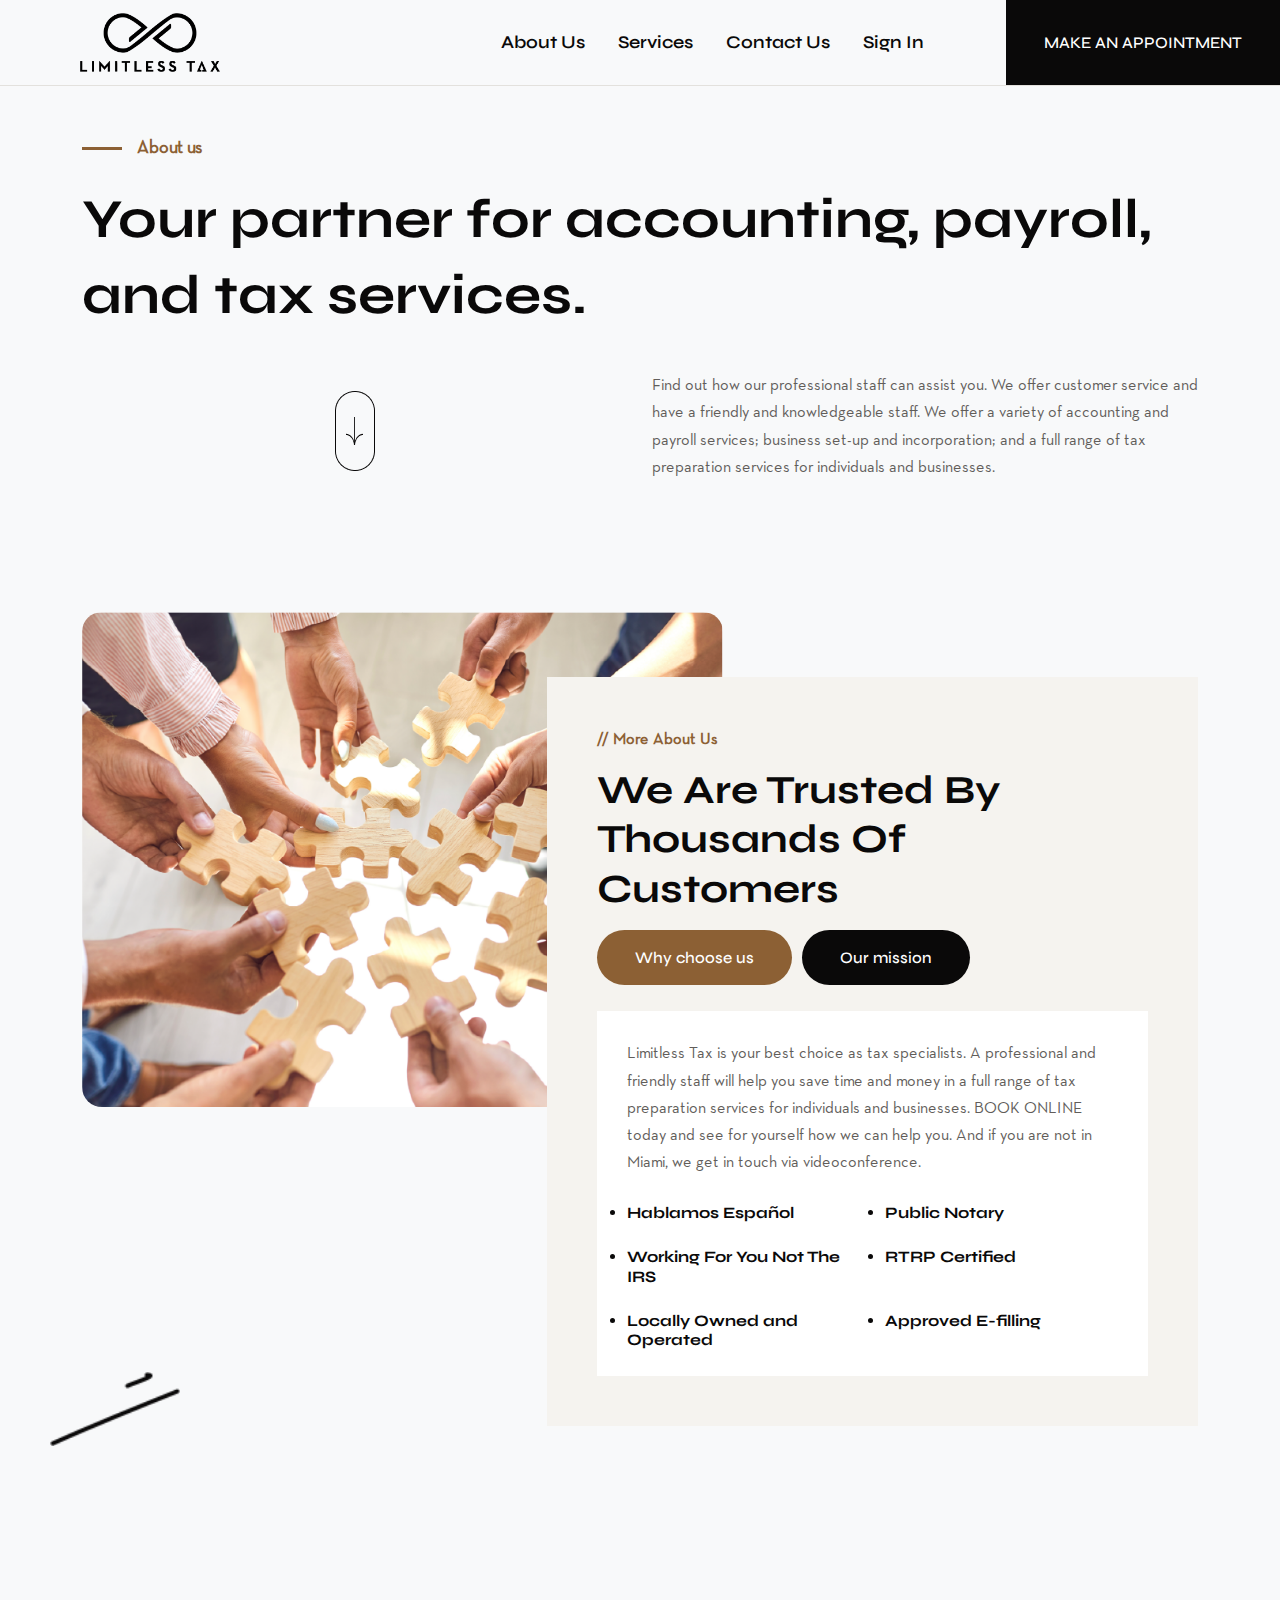
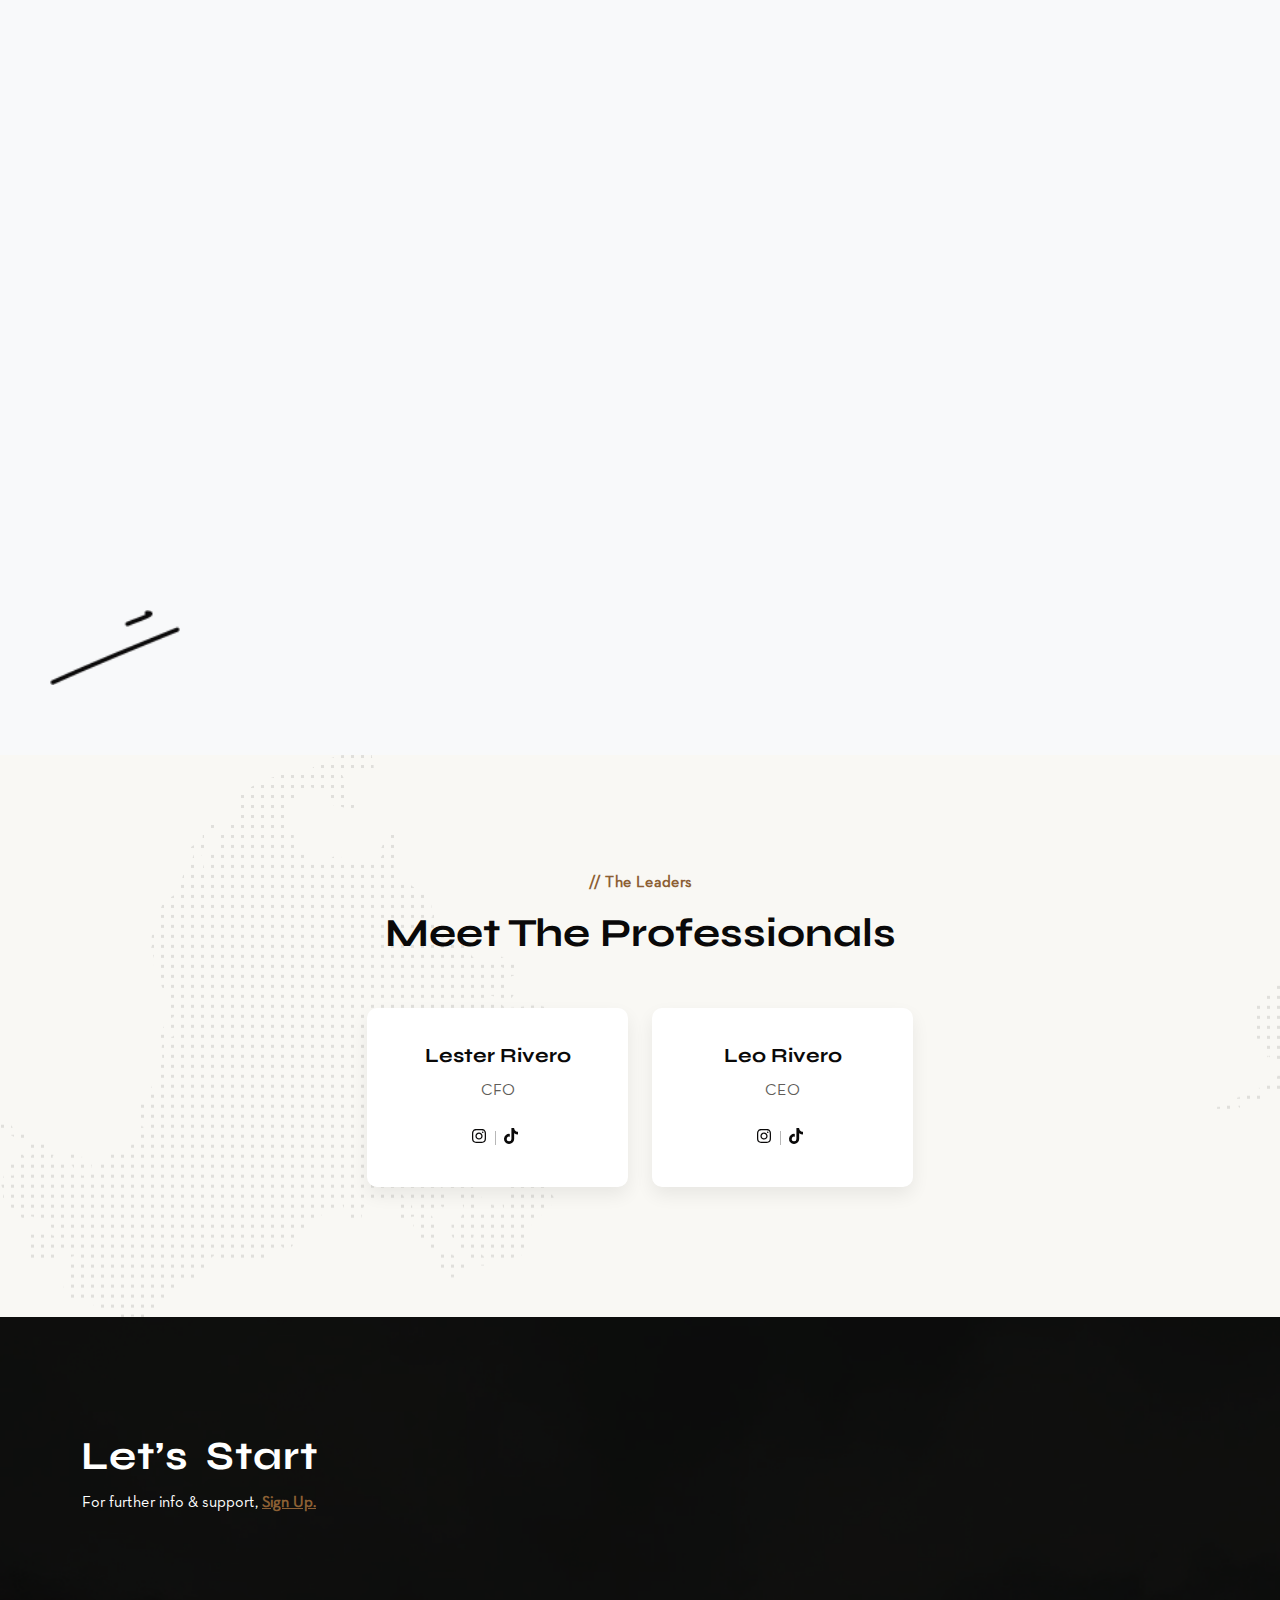
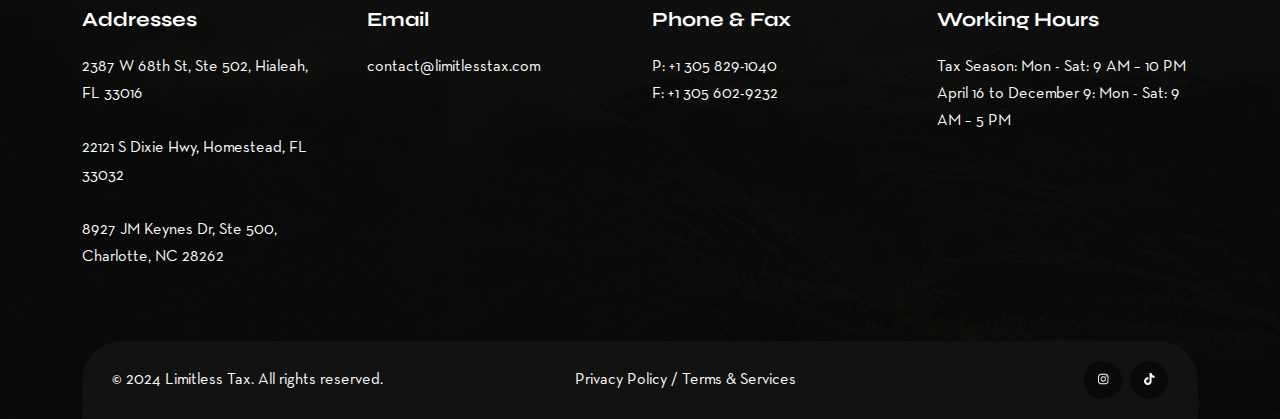
==== about.html @ f1dcc526 "Copia de archivos del repositorio original al nuevo" ====
<!DOCTYPE html>
<html lang="zxx">
<head>
    <meta charset="UTF-8">
    <meta name="viewport" content="width=device-width, initial-scale=1.0">
    <meta http-equiv="X-UA-Compatible" content="IE=edge">
    <title>Limitless Tax - About Us</title>
    <link rel="icon" href="assets/img/favicon.png" sizes="20x20" type="image/png">

    <!-- Stylesheets CSS -->
    <link rel="stylesheet" href="assets/css/bootstrap.min.css">
    <link rel="stylesheet" href="assets/css/animate.min.css">
    <link rel="stylesheet" href="assets/css/fontawesome.min.css">
    <link rel="stylesheet" href="assets/css/magnific.min.css">
    <link rel="stylesheet" href="assets/css/slick.min.css">
    <link rel="stylesheet" href="assets/css/style.css">
    <link rel="stylesheet" href="assets/css/responsive.css">

</head>

<body class="bg-light">

    <!-- Google Tag Manager -->
    <script async src="https://www.googletagmanager.com/gtag/js?id=G-6F8ZD1R8CJ"></script>
    <script>
        window.dataLayer = window.dataLayer || [];
        function gtag(){dataLayer.push(arguments);}
        gtag('js', new Date());
        gtag('config', 'G-6F8ZD1R8CJ');
    </script>

    <!-- Body Overlay -->
    <div class="body-overlay" id="body-overlay"></div>

    <!-- Sidebar Menu -->
    <div class="sidebar-menu" id="sidebar-menu">
        <button class="sidebar-menu-close"><i class="fa fa-times"></i></button>
        <div class="sidebar-inner">
            <div class="thumb">
                <img src="assets/img/logo-header.png" alt="Logo Limitlesstax">
            </div>
            <div class="sidebar-address">
                <ul>
                    <li>
                        <br>
                        <i class="fa fa-map-marker-alt"></i>
                        <a href="https://maps.app.goo.gl/hh9yUtaGnehdVJBy7" title="View location on Google Maps">2387 W 68th St, Ste 502, Hialeah, FL 33016</a>
                    </li>
                    <li>
                        <i class="fa fa-map-marker-alt"></i>
                        <a href="https://maps.app.goo.gl/xFGtqBL2CZH6XKhK9" title="View location on Google Maps">22121 S Dixie Hwy, Homestead, FL 33032</a>
                    </li>
                    <li>
                        <i class="fa fa-map-marker-alt"></i>
                        <a href="https://maps.app.goo.gl/42W3H1t5gKk3HaPC8" title="View location on Google Maps">8927 JM Keynes Dr, Ste 500, Charlotte, NC 28262</a>
                    </li>
                    <li>
                        <i class="fa fa-envelope"></i>
                        <a href="mailto:contact@limitlesstax.com" title="Send an email to contact@limitlesstax.com">contact@limitlesstax.com</a>
                    </li>
                    <li>
                        <i class="fa fa-phone"></i>
                        <a href="tel:+1 305 829-1040" title="Call +1 305 829-1040">+1 305 829-1040</a>
                    </li>
                    <li>
                        <i class="fa fa-fax"></i>+1 305 602-9232</li>
                </ul>
            </div>
            <div class="sidebar-address">
                <ul>
                    <li>
                        <i class="fa fa-user"></i>
                        <a href="https://limitlesstax.taxdome.com" title="Sign In/Sign Up">Sign In / Sign Up</a>
                    </li>
                </ul>
            </div>
            <ul class="social-media">
                <li><a href="https://www.instagram.com/limitless.tax/" title="Follow us on Instagram"><i class="fab fa-instagram"></i></a></li>
                <li><a href="https://www.tiktok.com/@limitlesstax" title="Follow us on TikTok"><i class="fab fa-tiktok"></i></a></li>
            </ul>
        </div>
    </div>
    <!-- End Sidebar Menu -->

    <!-- Navbar Start -->
    <nav class="navbar navbar-area navbar-area-2 navbar-expand-lg">
        <div class="container nav-container navbar-bg">
            <div class="responsive-mobile-menu">
                <button class="menu toggle-btn d-block d-lg-none" data-target="#itech_main_menu" 
                aria-expanded="false" aria-label="Toggle navigation">
                    <span class="icon-left"></span>
                    <span class="icon-right"></span>
                </button>
            </div>
            <div class="logo">
                <a href="index.html"><img src="assets/img/logo-header.png" alt="Logo Limitlesstax"></a>
            </div>
            <div class="collapse navbar-collapse" id="itech_main_menu">
                <ul class="navbar-nav menu-open text-lg-end">
                    <li class="menu-item">
                        <a href="about.html">About Us</a>
                    </li>
                    <li class="menu-item">
                        <a href="service.html">Services</a>
                    </li>
                    <li>
                        <a class="menubar" id="navigation-button" href="#">Contact Us</a>
                    </li>
                    <li class="menu-item">
                        <a href="https://limitlesstax.taxdome.com" title="Access Client Portal">Sign In</a>
                    </li>
                </ul>
            </div>
            <div class="nav-right-part nav-right-part-desktop align-self-center">
                <a class="btn btn-black" href="https://outlook.office365.com/owa/calendar/LimitlessTax1@limitlesstax.com/bookings/" title="Make An Appointment">MAKE AN APPOINTMENT</a>
            </div>
        </div>
    </nav>
    <!-- Navbar End -->

    <!-- Announcement Appointment Mobile Only Bar Start -->
    <div class="announcement-bar">
        <div class="marquee">
            <p>
                <a href="https://outlook.office365.com/owa/calendar/LimitlessTax1@limitlesstax.com/bookings/" title="Make An Appointment">
                    CLICK HERE TO MAKE AN APPOINTMENT &nbsp;&nbsp;&nbsp;&nbsp; 
                    CLICK HERE TO MAKE AN APPOINTMENT &nbsp;&nbsp;&nbsp;&nbsp; 
                    CLICK HERE TO MAKE AN APPOINTMENT &nbsp;&nbsp;&nbsp;&nbsp; 
                    CLICK HERE TO MAKE AN APPOINTMENT &nbsp;&nbsp;&nbsp;&nbsp; 
                    CLICK HERE TO MAKE AN APPOINTMENT
                </a>
            </p>
        </div>
    </div>
    <!-- Announcement Appointment Mobile Only Bar End -->

    <!-- Headline Start -->
    <div class="banner-area pd-bottom-120 banner-small-inner bg-light bg-relative bg-cover">
        <div class="container">
            <h4>About us</h4>
            <h3>Your partner for accounting, payroll, and tax services.</h3>
            <div class="row">
                <div class="col-lg-6 mt-lg-4 pt-lg-2">
                    <p>Find out how our professional staff can assist you. We offer customer service and have a friendly and knowledgeable staff. We offer a variety of accounting and payroll services; business set-up and incorporation; and a full range of tax preparation services for individuals and businesses.</p>
                </div>
                <div class="col-lg-6 order-lg-first text-lg-center">
                    <div class="scroll-down top_image_bounce">
                        <a href="#about-area">
                           <img id="scroll" src="assets/img/scroll.svg" width="40" height="80" alt="Scroll Icon">
                        </a>
                    </div>  
                </div>
            </div>
        </div>
    </div>
    <!-- Headline End -->

    <!-- About Area Start -->
    <div id="about-area" class="about-area bg-light bg-relative pd-bottom-90">
        <img class="top_image_bounce position-bottom-left" src="assets/img/about/7.png" alt="img">
        <div class="container">
            <div class="row">
                <!-- About Image -->
                <div class="col-lg-7 col-md-9 wow animated fadeInLeft" data-wow-duration="1.5s" data-wow-delay="0.3s">
                    <div class="about-thumb-area pb-0 pe-0 me-0">
                        <img class="about-img-1" src="assets/img/about/ABOUT-US-MORE-LIMITLESS.webp" alt="img">
                    </div>
                </div>
                <!-- About Content -->
                <div class="col-lg-5 align-self-end wow animated fadeInRight" data-wow-duration="1.5s" data-wow-delay="0.3s">
                    <div class="section-title about-section-title mb-0">
                        <h6 class="sub-title">// More About Us</h6>
                        <h2 class="title title-small">We are trusted by thousands of customers</h2>
                        <ul class="mission-vision-tab nav nav-pills mb-3 mt-3" id="pills-tab" role="tablist">
                            <li class="nav-item" role="presentation">
                                <button class="btn btn-black border-radius nav-link active" id="pills-home-tab" data-bs-toggle="pill" data-bs-target="#pills-home" type="button" role="tab" aria-controls="pills-home" aria-selected="true">Why choose us</button>
                            </li>
                            <li class="nav-item" role="presentation">
                                <button class="btn btn-black border-radius nav-link" id="pills-profile-tab" data-bs-toggle="pill" data-bs-target="#pills-profile" type="button" role="tab" aria-controls="pills-profile" aria-selected="false">Our mission</button>
                            </li>
                        </ul>
                        <div class="tab-content" id="pills-tabContent">
                            <!-- Why Choose Us Tab -->
                            <div class="tab-pane fade show active" id="pills-home" role="tabpanel" aria-labelledby="pills-home-tab">
                                <div class="mission-vision-content">
                                    <p>Limitless Tax is your best choice as tax specialists. A professional and friendly staff will help you save time and money in a full range of tax preparation services for individuals and businesses.
                                       <a href="https://outlook.office365.com/owa/calendar/LimitlessTax1@limitlesstax.com/bookings/">BOOK ONLINE</a> today and see for yourself how we can help you. And if you are not in Miami, we get in touch via videoconference.</p>
                                    <div class="row">
                                        <div class="col-md-6 mt-3">
                                            <h6><li>Hablamos Español</li></h6>
                                        </div>
                                        <div class="col-md-6 mt-3">
                                            <h6><li>Public Notary</li></h6>
                                        </div>
                                        <div class="col-md-6 mt-3">
                                            <h6><li>Working For You Not The IRS</li></h6>
                                        </div>
                                        <div class="col-md-6 mt-3">
                                            <h6><li>RTRP Certified</li></h6>
                                        </div>
                                        <div class="col-md-6 mt-3">
                                            <h6><li>Locally Owned and Operated</li></h6>
                                        </div>
                                        <div class="col-md-6 mt-3">
                                            <h6><li>Approved E-filling</li></h6>
                                        </div>
                                    </div>                                    
                                </div>
                            </div>
                            <!-- Our Mission Tab -->
                            <div class="tab-pane fade" id="pills-profile" role="tabpanel" aria-labelledby="pills-profile-tab">
                                <p>At Limitless Tax, our mission is to provide exceptional accounting, payroll, and tax services to individuals and businesses.</p>
                                <p>We aim to minimize your tax burden, maximize your financial potential, and ensure your satisfaction through personalized and professional expertise.</p>
                            </div>
                            <!-- Placeholder Tab -->
                            <div class="tab-pane fade" id="pills-contact" role="tabpanel" aria-labelledby="pills-contact-tab">
                                <p>History enim ipsam voluptatem quia voluptas sit aspernatur aut odit aut fugit, sed quia consequuntur magni dolores eos qui ratione voluptatem nesciunt. Neque porro quisquam est,</p>
                                <p>Qui dolorem ipsum quia dolor sit amet, consectetur, adipisci velit, sed quia non numquam eius modi tempora incidunt</p>
                            </div>
                        </div>
                    </div>
                </div>
            </div>
        </div>
    </div>
    <!-- About Area End -->

    <!-- More Features Area Start -->
    <div class="about-area pd-top-120 bg-relative pd-bottom-120">
        <img class="top_image_bounce position-bottom-left" src="assets/img/about/7.png" alt="img">
        <div class="container">
            <div class="row">
                <!-- About Image -->
                <div class="col-lg-6 col-md-9 order-lg-last wow animated fadeInLeft" data-wow-duration="1.5s" data-wow-delay="0.3s">
                    <div class="about-thumb-area pb-0 pe-0 mt-4 mt-lg-0 me-0">
                        <img class="about-img-1" src="assets/img/about/TAX-SPECIALIST-LIMITLESS.webp" alt="img">
                        <img class="about-img-5 top_image_bounce" src="assets/img/about/5.png" alt="img">
                    </div>
                </div>
                <!-- About Content -->
                <div class="col-lg-6 align-self-center wow animated fadeInRight" data-wow-duration="1.5s" data-wow-delay="0.3s">
                    <div class="section-title me-xl-5 mb-0 mt-5 mt-lg-0">
                        <h6 class="sub-title">// More Features</h6>
                        <h2 class="title">Tax Specialists</h2>
                        <div class="media single-list-media mt-4">
                            <div class="media-left">
                                <img src="assets/img/icon/4.png" alt="img">
                            </div>
                            <div class="media-body align-self-center">
                                <h3>10 + Years</h3>
                                <p>Over a decade of accounting experience</p>
                            </div>
                        </div>
                        <div class="media single-list-media mt-4">
                            <div class="media-left">
                                <img src="assets/img/icon/5.png" alt="img">
                            </div>
                            <div class="media-body align-self-center">
                                <h4>All Year Round Services</h4>
                                <p>Our commitment is to provide ongoing assistance and support, regardless of the tax season</p>
                            </div>
                        </div>
                        <div class="media single-list-media mt-4">
                            <div class="media-left">
                                <img src="assets/img/icon/6.png" alt="img">
                            </div>
                            <div class="media-body align-self-center">
                                <h4>24/7 Appointment Availability</h4>
                                <p>Full appointment availability for your needs</p>
                            </div>
                        </div>
                    </div>
                </div>
            </div>
        </div>
    </div>
    <!-- More Features Area End -->


    <!-- The Leaders Area Start -->
    <div class="team-area pd-top-115 pd-bottom-100" style="background-image: url('./assets/img/bg/3.png');">
        <div class="container">
            <div class="row justify-content-center">
                <div class="col-lg-7">
                    <div class="section-title text-center">
                        <h6 class="sub-title">// The Leaders</h6>
                        <h2 class="title">Meet the Professionals</h2>
                        <p class="content mb-4"></p>
                    </div>
                </div>
            </div>
            <div class="row">
                <div class="col-lg-3 col-md-6"></div>
                <div class="col-lg-3 col-md-6">
                    <div class="single-team-inner text-center">
                        <img class="hover-img">
                        <div class="details">
                            <h4>Lester Rivero</h4>
                            <p>CFO</p>
                            <div class="social">
                                <a href="https://www.instagram.com/limitless.tax/"><i class="fab fa-instagram"></i></a>
                                <a href="https://www.tiktok.com/@limitlesstax"><i class="fab fa-tiktok"></i></a>
                            </div>
                        </div>
                    </div>
                </div>
                <div class="col-lg-3 col-md-6">
                    <div class="single-team-inner text-center">
                        <img class="hover-img">
                        <div class="details">
                            <h4>Leo Rivero</h4>
                            <p>CEO</p>
                            <div class="social">
                                <a href="https://www.instagram.com/limitless.tax/"><i class="fab fa-instagram"></i></a>
                                <a href="https://www.tiktok.com/@limitlesstax"><i class="fab fa-tiktok"></i></a>
                            </div>
                        </div>
                    </div>
                </div>
            </div>
        </div>
    </div>
    <!-- The Leaders Area End -->


    <!-- Footer Area Start -->
    <footer class="footer-area bg-cover" style="background-image: url('./assets/img/bg/12.png');">
        <div class="container">
            <div class="footer-top">
                <div class="row">
                    <div class="col-lg-6 align-self-center mb-4 mb-lg-0">
                        <h2 class="animate-text-footer">
                            <span class="waviy ms-2">
                                <span style="--i:1">L</span>
                                <span style="--i:2">e</span>
                                <span style="--i:3">t </span> 
                                <span style="--i:4">’</span>
                                <span style="--i:5">s</span>
                                <span class="ms-2" style="--i:5">S</span>
                                <span style="--i:6">t</span>
                                <span style="--i:7">a</span>
                                <span style="--i:8">r</span>
                                <span style="--i:9">t</span>
                            </span>
                        </h2>
                        <p>For further info & support, <a href="https://limitlesstax.taxdome.com">Sign Up.</a></p>
                    </div>
                </div>
            </div>
        </div>
        <div class="container">
            <div class="row">
                <div class="col-lg-3 col-md-6">
                    <div class="widget widget_about pe-xl-4">
                        <h4 class="widget-title">Addresses</h4>
                        <div class="details">
                            <a href="https://maps.app.goo.gl/hh9yUtaGnehdVJBy7"><p>2387 W 68th St, Ste 502, Hialeah, FL 33016</p></a><br>
                            <a href="https://maps.app.goo.gl/xFGtqBL2CZH6XKhK9"><p>22121 S Dixie Hwy, Homestead, FL 33032</p></a><br>
                            <a href="https://maps.app.goo.gl/42W3H1t5gKk3HaPC8"><p>8927 JM Keynes Dr, Ste 500, Charlotte, NC 28262</p></a>
                        </div>
                    </div>
                </div>
                <div class="col-lg-3 col-md-6">
                    <div class="widget widget_about">
                        <h4 class="widget-title">Email</h4>
                        <div class="details">
                            <a href="mailto:contact@limitlesstax.com"><p>contact@limitlesstax.com</p></a>
                        </div>
                    </div>
                </div>
                <div class="col-lg-3 col-md-6">
                    <div class="widget widget_about">
                        <h4 class="widget-title">Phone & Fax</h4>
                        <div class="details">
                            <a href="tel:+1 305 829-1040"><p>P: +1 305 829-1040</p></a>
                            <p>F: +1 305 602-9232</p>
                        </div>
                    </div>
                </div>
                <div class="col-lg-3 col-md-6">
                    <div class="widget widget_about">
                        <h4 class="widget-title">Working Hours</h4>
                        <div class="details">
                            <p>Tax Season: Mon - Sat: 9 AM – 10 PM</p>
                            <p>April 16 to December 9: Mon - Sat: 9 AM – 5 PM</p>
                        </div>
                    </div>
                </div>
            </div>
        </div>
        <div class="container">
            <div class="footer-bottom">
                <div class="row">
                    <div class="col-lg-4 align-self-center mb-1 mb-lg-0">
                        <p>&copy; 2024 Limitless Tax. All rights reserved.</p>
                    </div>
                    <div class="col-lg-5 align-self-center text-lg-center mb-3 mb-lg-0">
                        <p><a href="privacy-policy.html">Privacy Policy</a> / <a href="terms-services.html">Terms & Services</a></p>
                    </div>
                    <div class="col-lg-3 text-lg-end">
                        <ul class="social-media">
                            <li>
                                <a class="instagram" href="https://www.instagram.com/limitless.tax/">
                                    <i class="fab fa-instagram"></i>
                                </a>
                            </li>
                            <li>
                                <a class="tiktok" href="https://www.tiktok.com/@limitlesstax">
                                    <i class="fab fa-tiktok"></i>
                                </a>
                            </li>
                        </ul>
                    </div>
                </div>
            </div>
        </div>
        <!-- Back to Top Area Start -->
        <div class="back-to-top">
            <span class="back-top">Back to top</span>
        </div>
        <!-- Back to Top Area End -->
    </footer>
    <!-- Footer Area End -->

    <!-- All JS Here -->
    <script src="assets/js/jquery.min.js"></script>
    <script src="assets/js/bootstrap.min.js"></script>
    <script src="assets/js/fontawesome.min.js"></script>
    <script src="assets/js/magnific.min.js"></script>
    <script src="assets/js/wow.min.js"></script>
    <script src="assets/js/slick.min.js"></script>
    <script src="assets/js/jQuery.rProgressbar.min.js"></script>
    <script src="assets/js/counter-up.min.js"></script>
    <script src="assets/js/waypoint.min.js"></script>
    <script src="assets/js/contact.js"></script>
    <!-- Main JS  -->
    <script src="assets/js/main.js"></script>
</body>
</html>
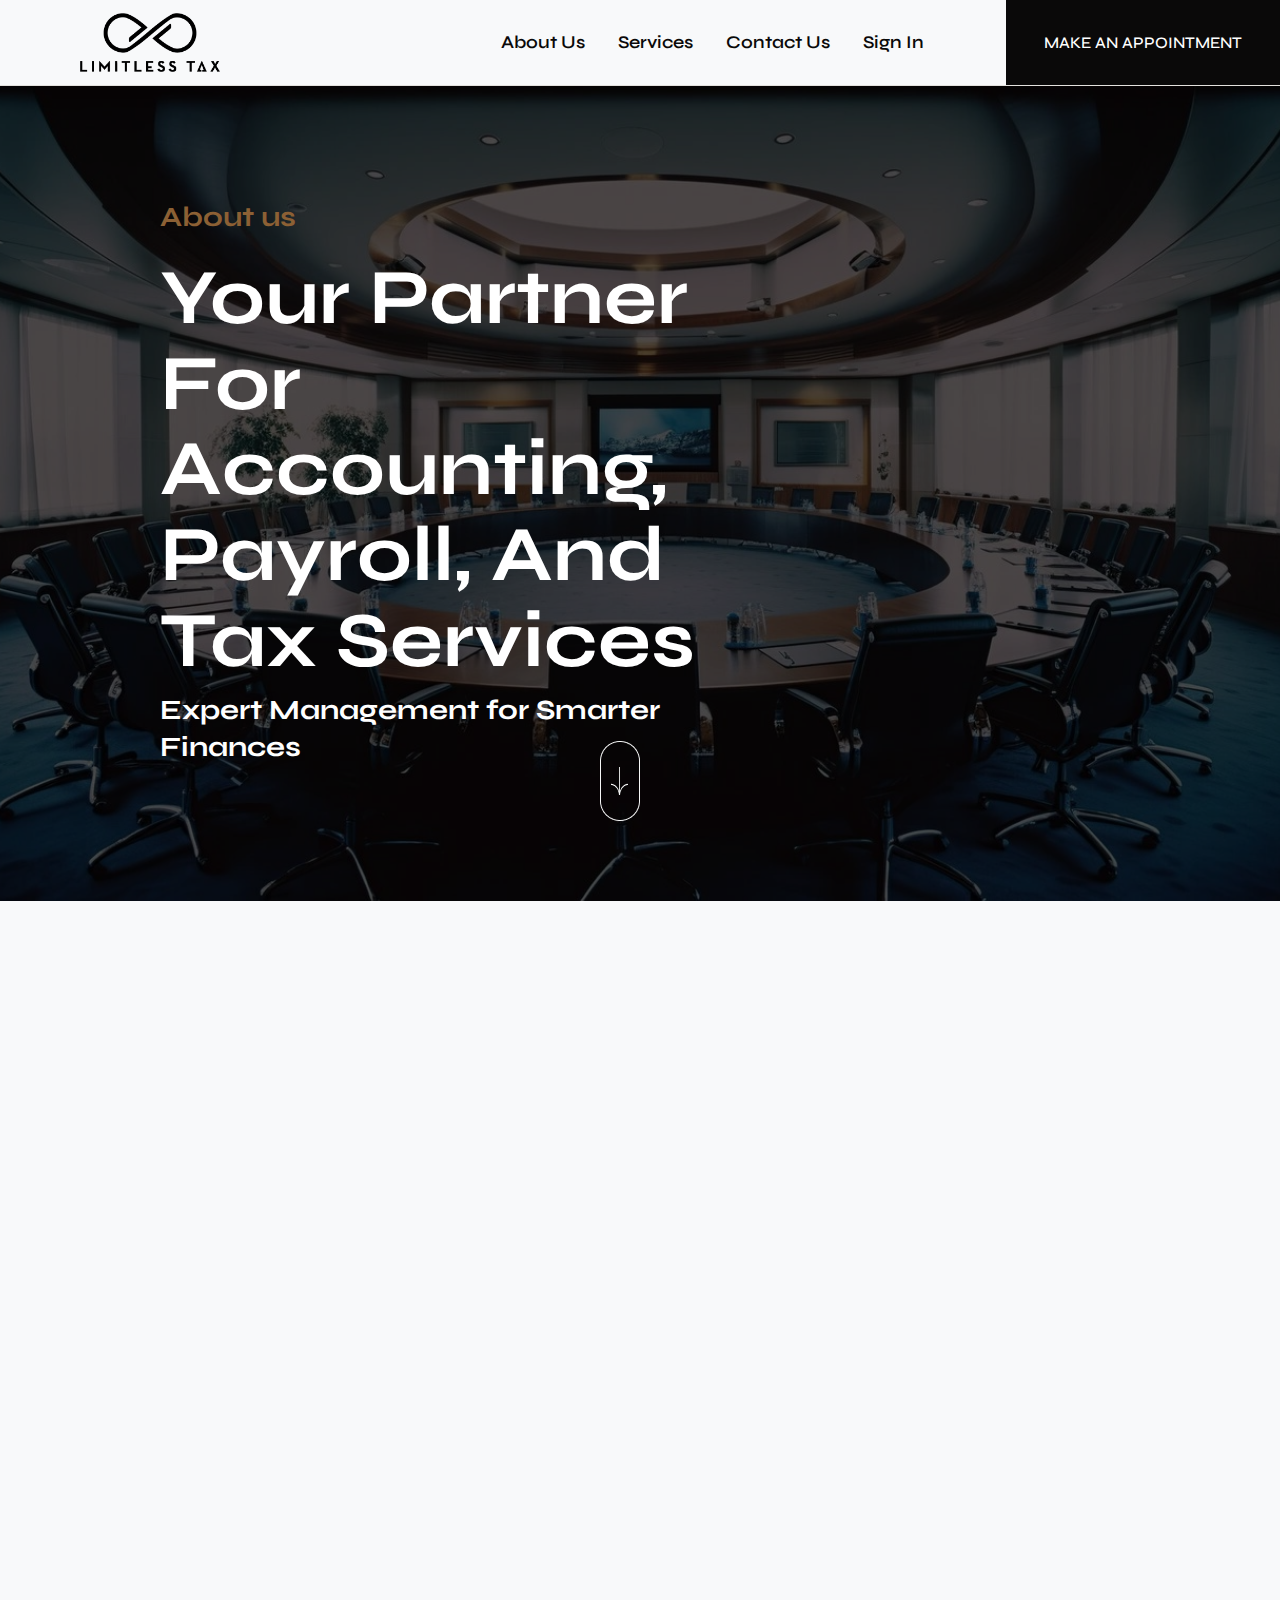
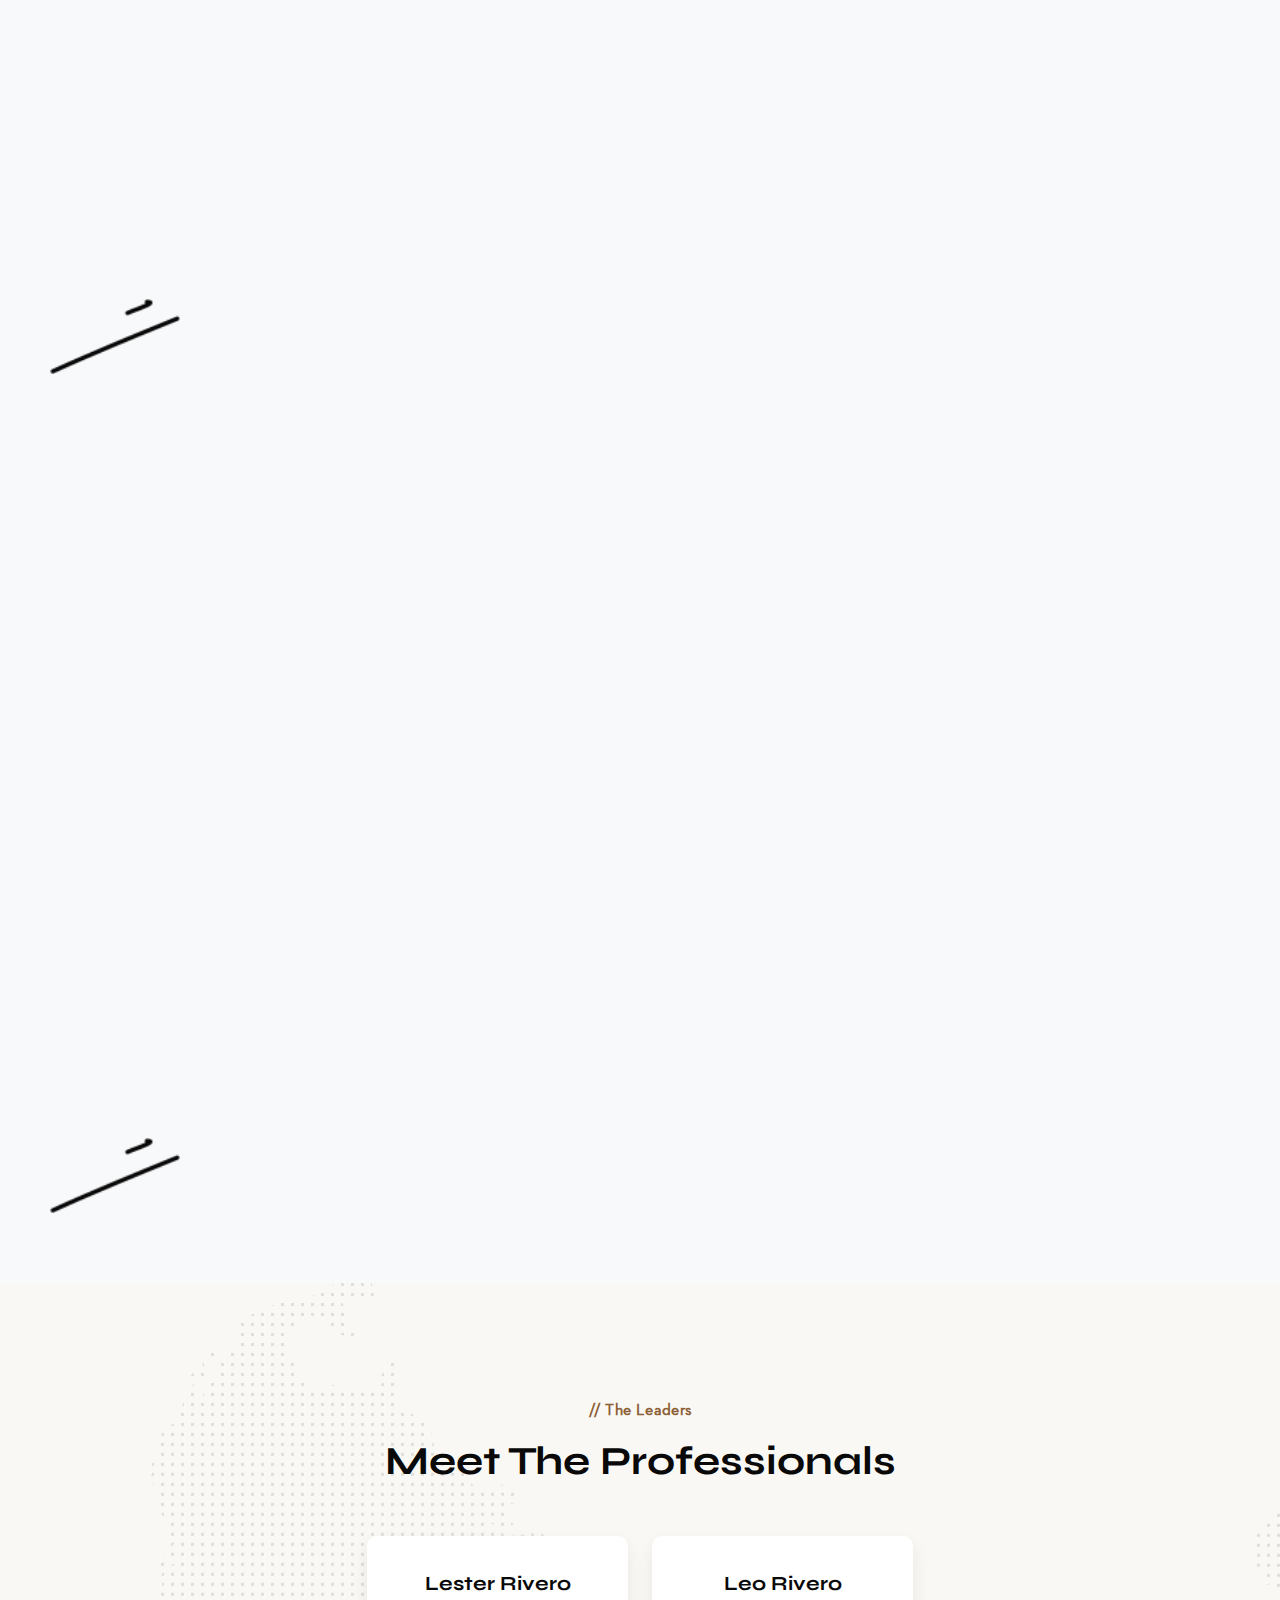
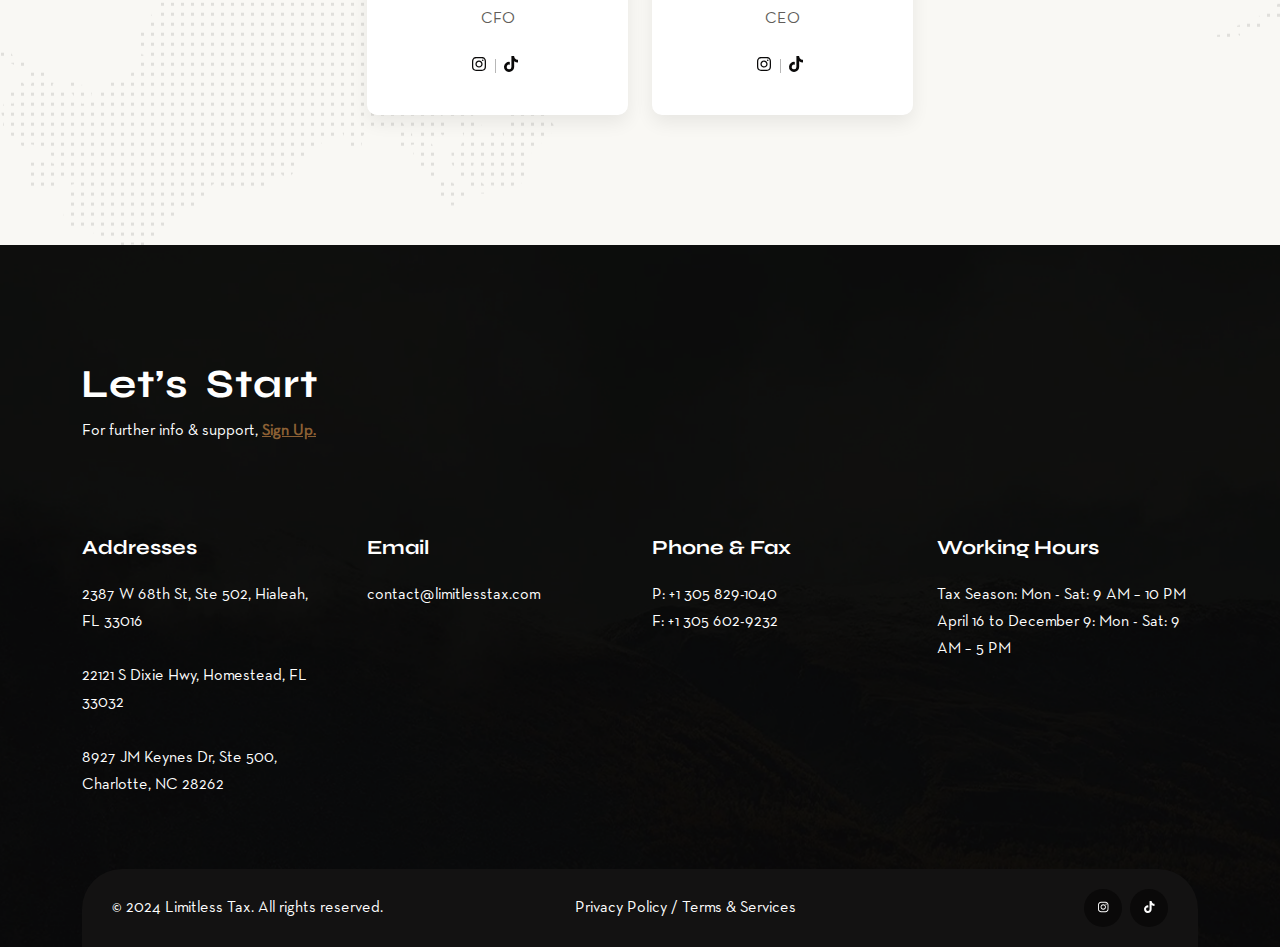
==== commit d9b6f6b8: "nuevo diseno para about us" ====
--- a/about.html
+++ b/about.html
@@ -134,29 +134,33 @@
     </div>
     <!-- Announcement Appointment Mobile Only Bar End -->
 
-    <!-- Headline Start -->
-    <div class="banner-area pd-bottom-120 banner-small-inner bg-light bg-relative bg-cover">
-        <div class="container">
-            <h4>About us</h4>
-            <h3>Your partner for accounting, payroll, and tax services.</h3>
+
+    <!-- Header2 Start -->
+    <header class="header-banner">
+        <img src="./assets/img/bg/aboutUs.webp" alt="Vista aérea de Miami" class="header-image">
+        <div class="header-content">
             <div class="row">
-                <div class="col-lg-6 mt-lg-4 pt-lg-2">
-                    <p>Find out how our professional staff can assist you. We offer customer service and have a friendly and knowledgeable staff. We offer a variety of accounting and payroll services; business set-up and incorporation; and a full range of tax preparation services for individuals and businesses.</p>
-                </div>
-                <div class="col-lg-6 order-lg-first text-lg-center">
-                    <div class="scroll-down top_image_bounce">
-                        <a href="#about-area">
-                           <img id="scroll" src="assets/img/scroll.svg" width="40" height="80" alt="Scroll Icon">
-                        </a>
-                    </div>  
-                </div>
-            </div>
-        </div>
-    </div>
-    <!-- Headline End -->
+                <div class="col-xl-8 col-lg-10">
+                    <h6>About us</h6>
+                    <h1>Your partner for accounting, payroll, and tax services</h1>
+                    <h4>Expert Management for Smarter Finances</h4>
+                    <div class="banner2-call">
+                        <a title="your best choice as tax specialists">Your best choice</a>
+                    </div>
+                </div>
+            </div>
+        </div>
+        <div class="scroll-down-service top_image_bounce wow animated fadeInUp" data-wow-duration="1.5s"
+            data-wow-delay="0.5s">
+            <a href="#service-details-area">
+                <img id="scroll" src="assets/img/scroll.svg" width="40" height="80" alt="Scroll Icon">
+            </a>
+        </div>
+    </header>
+    <!-- Header2 End -->
 
     <!-- About Area Start -->
-    <div id="about-area" class="about-area bg-light bg-relative pd-bottom-90">
+    <div id="about-area" class="about-area bg-light bg-relative pd-top-120 pd-bottom-90">
         <img class="top_image_bounce position-bottom-left" src="assets/img/about/7.png" alt="img">
         <div class="container">
             <div class="row">
@@ -183,6 +187,7 @@
                             <!-- Why Choose Us Tab -->
                             <div class="tab-pane fade show active" id="pills-home" role="tabpanel" aria-labelledby="pills-home-tab">
                                 <div class="mission-vision-content">
+                                    <p>Find out how our professional staff can assist you. We offer customer service and have a friendly and knowledgeable staff. We offer a variety of accounting and payroll services; business set-up and incorporation; and a full range of tax preparation services for individuals and businesses.</p>
                                     <p>Limitless Tax is your best choice as tax specialists. A professional and friendly staff will help you save time and money in a full range of tax preparation services for individuals and businesses.
                                        <a href="https://outlook.office365.com/owa/calendar/LimitlessTax1@limitlesstax.com/bookings/">BOOK ONLINE</a> today and see for yourself how we can help you. And if you are not in Miami, we get in touch via videoconference.</p>
                                     <div class="row">
--- a/assets/css/style.css
+++ b/assets/css/style.css
@@ -4530,6 +4530,395 @@
 }
 
 /*------------------------------------------------
+    header style
+------------------------------------------------*/
+
+.header-banner {
+  position: relative;
+  width: 100%;
+  height: calc(100vh - 85px); /* Ajuste según la altura del navbar */
+  display: flex;
+  justify-content: center;
+  align-items: center;
+  text-align: left;
+  overflow: hidden;
+}
+
+.header-banner::before {
+  content: "";
+  position: absolute;
+  width: 100%;
+  height: 100%;
+  background: rgba(0, 0, 0, 0.7); /* Ajusta la opacidad (0 = transparente, 1 = opaco) */
+  z-index: 0;
+}
+
+.header-image {
+  position: absolute;
+  width: 100%;
+  height: 100%;
+  object-fit: cover;
+  z-index: -1;
+  opacity: 1;
+  transform: scaleX(-1);
+}
+
+.header-content {
+  width: 75%;
+  position: relative;
+  color: white;
+  font-family: var(--heading-font);
+}
+
+.header-content h1 {
+  font-size: 78px;
+  font-weight: bold;
+  line-height: 1.1;
+  text-transform: capitalize;
+  color: white;
+}
+
+.header-content h6 {
+  font-size: 28px;
+  margin-bottom: 20px;
+  position: relative;
+  display: inline-block;
+  color: var(--main-color);
+}
+
+.header-content h4 {
+  font-size: 28px;
+  margin-bottom: 20px;
+  position: relative;
+  display: inline-block;
+  color: white;
+}
+
+.header-banner .banner2-call {
+  display: inline-block;
+  position: absolute;
+  bottom: 0;
+  margin-bottom: 135px;
+  right: -300px;
+  transform: rotate(90deg);
+  color: #fff;
+  padding-left: 120px;
+}
+
+.header-banner .banner2-call:after {
+  content: "";
+  position: absolute;
+  left: 0;
+  top: 13px;
+  height: 1px;
+  width: 100px;
+  background-color: #fff;
+}
+
+/*------------------------------------------------
+    📱 Ajustes Responsivos - SOLO PARA MÓVILES
+------------------------------------------------*/
+
+@media only screen and (max-width: 992px) {
+  .header-banner {
+    height: 100vh; /* Ocupa toda la pantalla en móviles */
+    text-align: center;
+  }
+
+  .header-content {
+    padding: 20px;
+    text-align: center;
+  }
+
+  .header-content h1 {
+    font-size: 48px; /* Reduce el tamaño del título */
+  }
+
+  .header-content h6, 
+  .header-content h4 {
+    font-size: 22px;
+  }
+
+  .btn-wrap {
+    text-align: center;
+  }
+
+  /* Oculta el banner lateral en móviles */
+  .header-banner .banner2-call {
+    display: none;
+  }
+}
+
+/* Móviles pequeños */
+@media only screen and (max-width: 576px) {
+  .header-content h1 {
+    font-size: 36px;
+  }
+  
+  .header-content h6, 
+  .header-content h4 {
+    font-size: 18px;
+  }
+}
+
+
+/*------------------------------------------------
+    header 3
+------------------------------------------------*/
+.header3-banner {
+  position: relative;
+  width: 100%;
+  height: calc(100vh - 85px);
+  display: flex;
+  align-items: center;
+  justify-content: space-between;
+  padding: 0 5% 5% 13%;
+  overflow: hidden;
+}
+
+/* Imagen con corte diagonal */
+.header3-image-container {
+  position: absolute;
+  right: 0;
+  top: 0;
+  width: 40%;
+  height: 100%;
+  clip-path: polygon(100% 0%, 100% 100%, 0% 100%, 30% 0%);
+}
+
+.header3-main-image {
+  width: 100%;
+  height: 100%;
+  object-fit: cover;
+  transform: scaleX(-1);
+}
+
+/* Contenido de texto */
+.header3-content {
+  width: 60%;
+  color: #222;
+  font-family: var(--heading-font);
+  position: relative;
+  z-index: 2;
+}
+
+.header3-content h1 {
+  font-size: 78px; /* Ajustado al tamaño del h2 del headline */
+  font-weight: bold;
+  line-height: 1.1;
+  text-transform: capitalize;
+  color: #222;
+}
+
+.header3-content h6 {
+  font-size: 28px; /* Ajustado al tamaño del h6 del headline */
+  margin-bottom: 20px;
+  position: relative;
+  display: inline-block;
+  color: var(--main-color);
+}
+
+.header3-content h4 {
+  font-size: 28px; /* Ajustado al tamaño del h6 del headline */
+  margin-bottom: 20px;
+  position: relative;
+  display: inline-block;
+  color: #222;
+}
+
+.header3-banner .banner3-call {
+  display: inline-block;
+  position: absolute;
+  bottom: 0;
+  margin-bottom: 135px;
+  left: -210px;
+  -webkit-transform: rotate(-90deg);
+          transform: rotate(-90deg);
+  color: var(--heading-color);
+  padding-left: 120px;
+}
+
+.header3-banner .banner3-call:after {
+  content: "";
+  position: absolute;
+  left: 0;
+  top: 13px;
+  height: 1px;
+  width: 100px;
+  background-color: var(--heading-color);
+}
+
+
+/*------------------------------------------------
+    pagina accounting
+------------------------------------------------*/
+
+.hero-section {
+  width: 100vw; /* Ancho completo de la pantalla */
+  min-height: 300px; /* Altura mínima */
+  display: flex;
+  align-items: center;
+  justify-content: center;
+  gap: 15vw;
+  position: relative;
+  overflow: hidden;
+}
+
+.background-img {
+  position: absolute;
+  top: 0;
+  left: 0;
+  width: 100%;
+  height: 100%;
+  object-fit: cover; /* Ajusta la imagen al contenedor */
+  opacity: 0.2; /* Opacidad de la imagen */
+  z-index: 1;
+}
+
+.hero-content, .btn-wrap {
+  z-index: 2; /* Para que el contenido quede sobre la imagen */
+}
+
+.hero-content h2 {
+  font-size: 2rem;
+  color: #000;
+  margin-bottom: 10px;
+}
+
+.hero-content h3 {
+  font-size: 1.2rem;
+  color: #333;
+}
+
+/* The Service */
+.the-service {
+  display: flex;
+  gap: 40px;
+  padding: 50px 20px;
+  align-items: stretch;
+  margin-bottom: 50px;
+}
+
+.service-text {
+  flex: 1;
+  display: flex;
+  flex-direction: column;
+  justify-content: center;
+  row-gap: 30px;
+}
+
+.service-text h5 {
+  color: var(--main-color);
+  display: flex;
+  align-items: center;
+  font-size: 1.2rem;
+}
+
+.service-text h5 .line {
+  display: inline-block;
+  width: 40px;
+  height: 3px;
+  background: var(--main-color);
+  margin-right: 10px;
+}
+
+.service-text h2 {
+  font-size: 2rem;
+  margin-bottom: 15px;
+}
+
+.service-details h1 {
+  font-size: 3rem;
+  color: #000;
+  margin-bottom: 10px;
+  text-align: center;
+  padding-top: 5%;
+}
+
+.service-details h1 .line {
+  display: inline-block;
+  width: 40px;
+  height: 3px;
+  background: var(--main-color);
+  margin: 10px;
+}
+
+.service-text p {
+  font-size: 1rem;
+  color: #555;
+  line-height: 1.6;
+}
+
+.service-image {
+  flex: 1;
+  display: flex;
+  align-items: right;
+  justify-content: right;
+}
+
+.service-image img {
+  width: 100%;
+  max-height: auto;
+  object-fit: cover;
+  align-self: stretch;
+  border-radius: 8px;
+}
+
+ul li::marker {
+  color: var(--main-color); /* Cambia el color del punto */
+}
+
+.scroll-down-service img {
+  filter: invert(1);
+}
+
+.scroll-down-service {
+  position: absolute;
+  bottom: 80px; /* Se mantiene cerca del borde inferior */
+  transform: translateX(-50%); /* Corrige la posición para centrarlo completamente */
+  -webkit-transition: 0.4s;
+  transition: 0.4s;
+  display: inline-block;
+}
+
+.scroll-down-service:hover {
+  -webkit-filter: drop-shadow(3px 4px 5px #fff);
+  filter: drop-shadow(3px 4px 5px #fff);
+}
+
+
+/* Evitar que la imagen sea demasiado grande en pantallas grandes */
+@media (min-width: 1024px) {
+  .service-image img {
+    max-width: 500px;
+  }
+}
+
+/* Ocultar la imagen en pantallas pequeñas */
+@media (max-width: 768px) {
+  .service-image {
+    display: none;
+  }
+
+  .hero-section {
+    flex-direction: column; /* Contenido en columna en móviles */
+    text-align: center; /* Centrar texto */
+    padding: 30px 20px;
+    gap: 20px;
+  }
+
+  .hero-content {
+    max-width: 100%;
+  }
+
+  .btn-wrap {
+    justify-content: center;
+  }
+}
+
+
+
+/*------------------------------------------------
     banner style
 ------------------------------------------------*/
 .banner-small-inner {
@@ -6001,13 +6390,6 @@
   background: var(--main-color);
 }
 
-.service-details img {
-  margin-bottom: 50px;
-}
-.service-details p {
-  margin-bottom: 50px;
-}
-
 .project-details h2 {
   margin-top: 50px;
 }
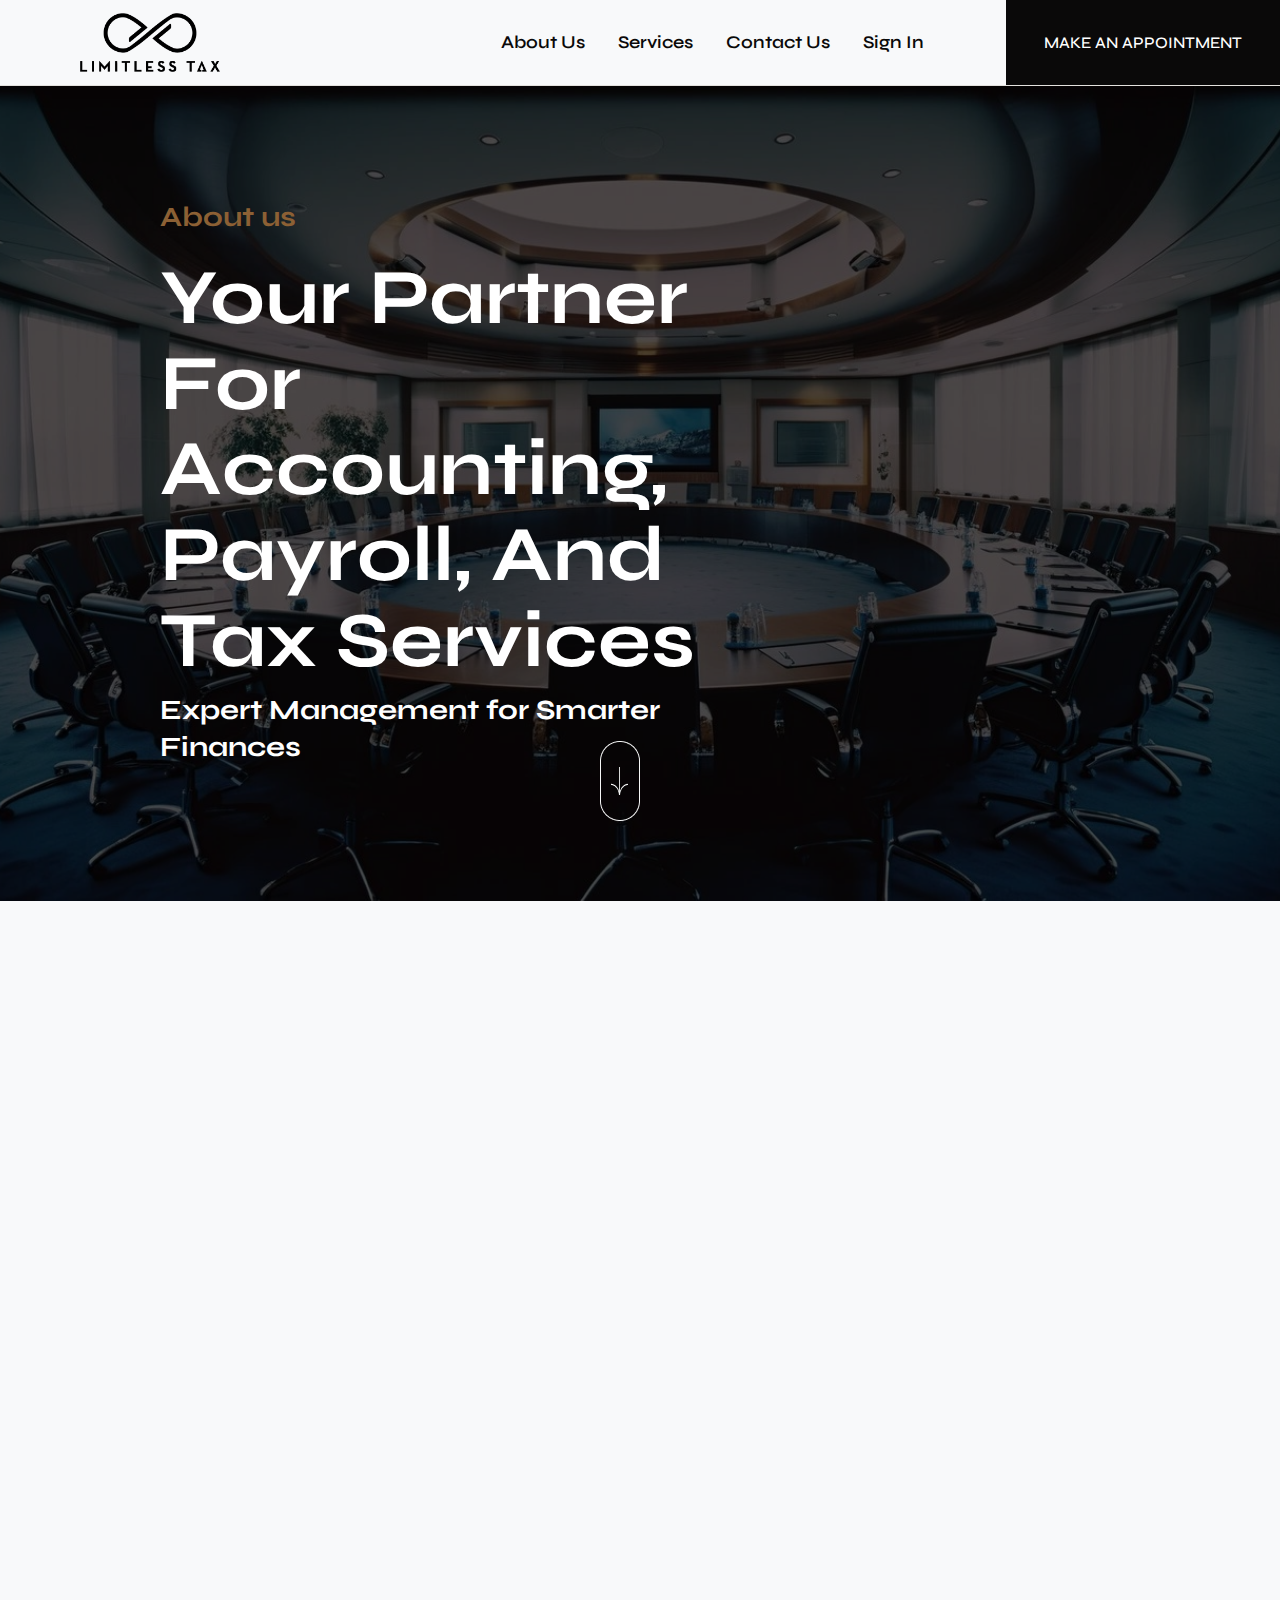
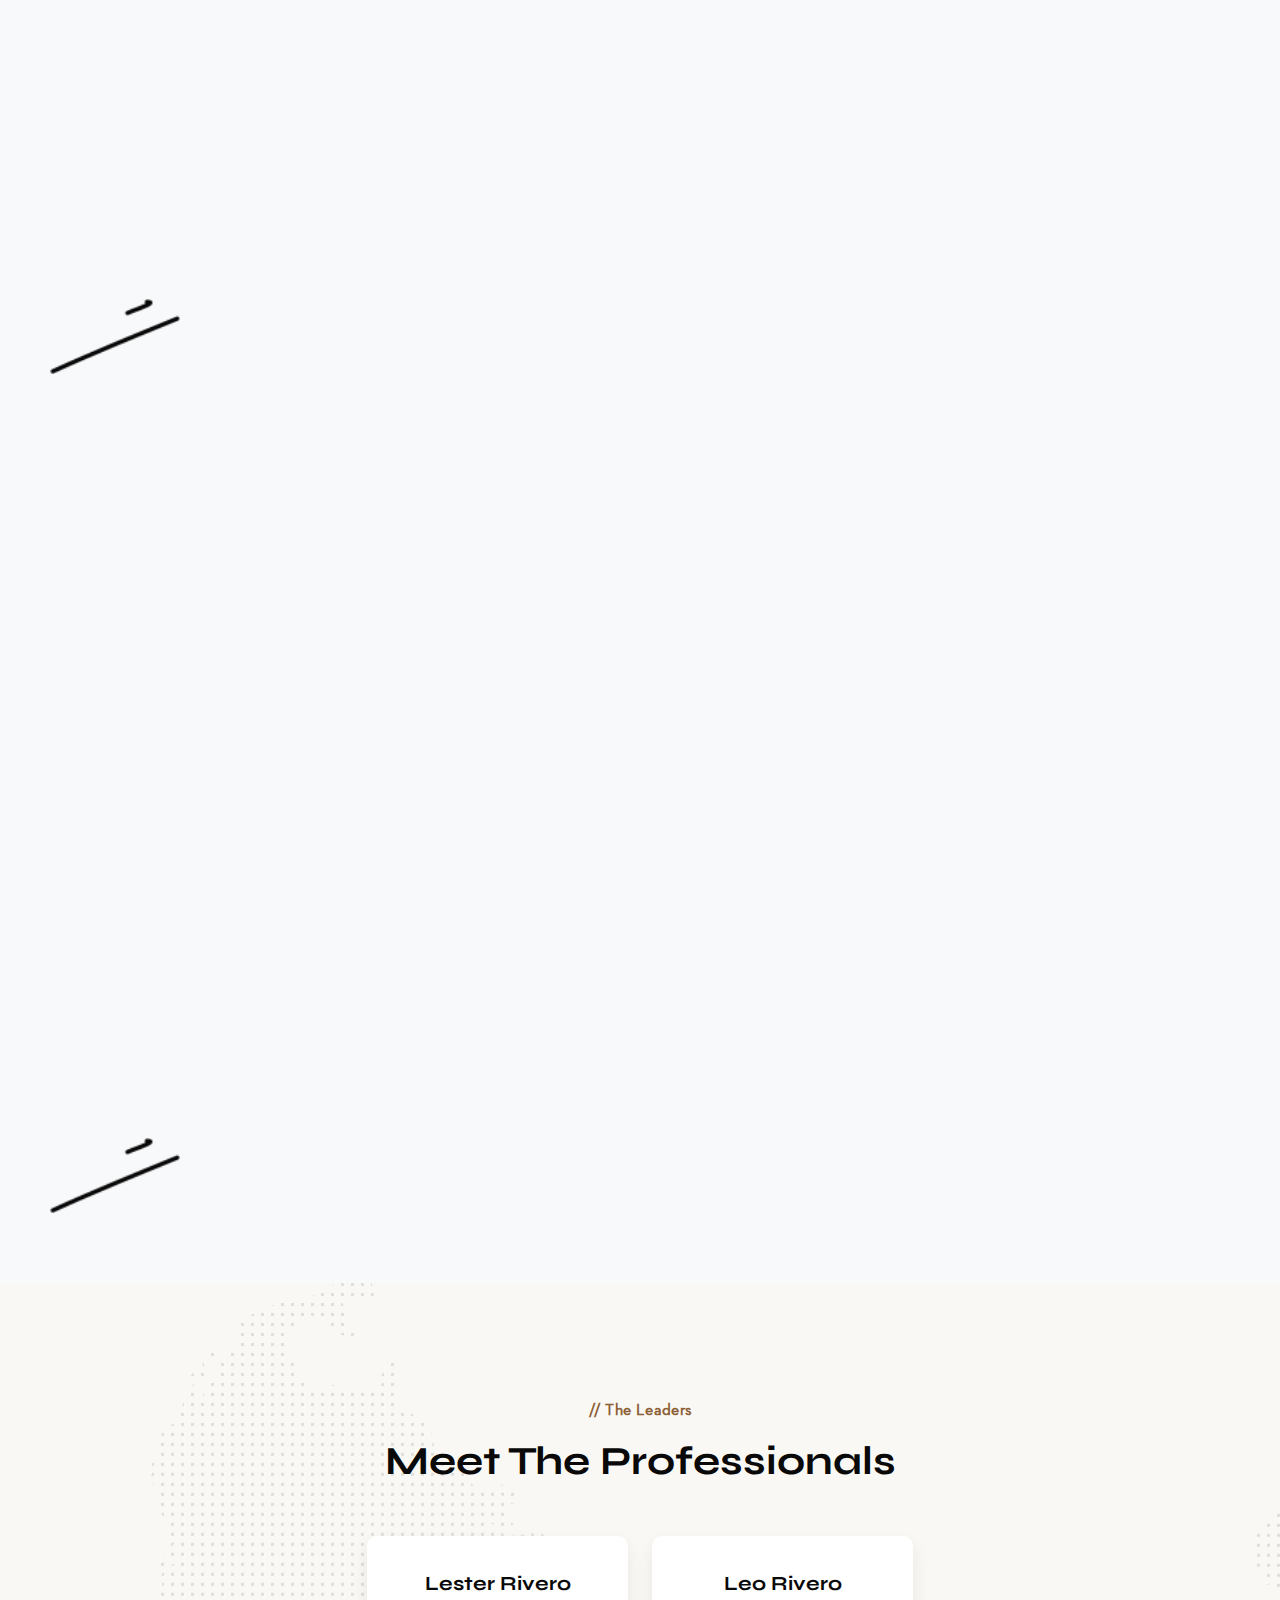
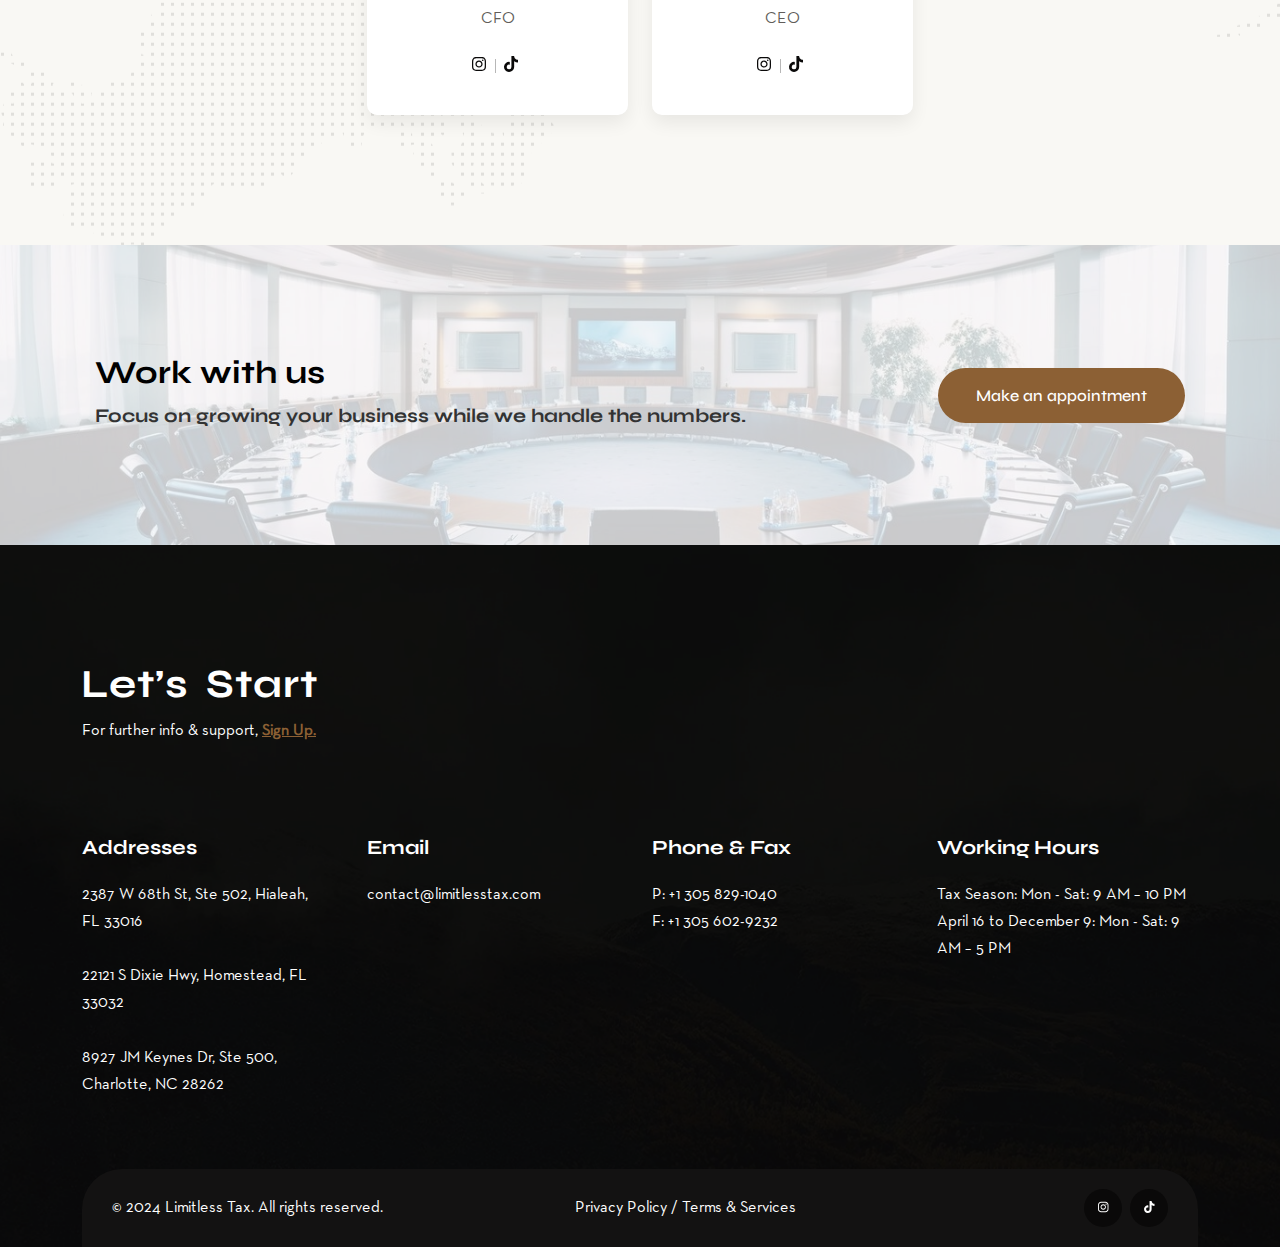
==== commit bb22726d: "Diseno para pagina de servicios" ====
--- a/about.html
+++ b/about.html
@@ -152,7 +152,7 @@
         </div>
         <div class="scroll-down-service top_image_bounce wow animated fadeInUp" data-wow-duration="1.5s"
             data-wow-delay="0.5s">
-            <a href="#service-details-area">
+            <a href="#about-area">
                 <img id="scroll" src="assets/img/scroll.svg" width="40" height="80" alt="Scroll Icon">
             </a>
         </div>
@@ -328,6 +328,20 @@
     <!-- The Leaders Area End -->
 
 
+    <!-- Service CTA Area Start -->
+    <div class="hero-section">
+        <img src="assets/img/bg/aboutUs.webp" alt="Background" class="background-img">
+        <div class="hero-content">
+            <h2>Work with us</h2>
+            <h3>Focus on growing your business while we handle the numbers.</h3>
+        </div>
+        <div class="btn-wrap">
+            <a class="btn btn-base border-radius left_image_bounce" href="service.html">Make an appointment</a>
+        </div>
+    </div>
+    <!-- Service CTA Area End -->
+
+
     <!-- Footer Area Start -->
     <footer class="footer-area bg-cover" style="background-image: url('./assets/img/bg/12.png');">
         <div class="container">
